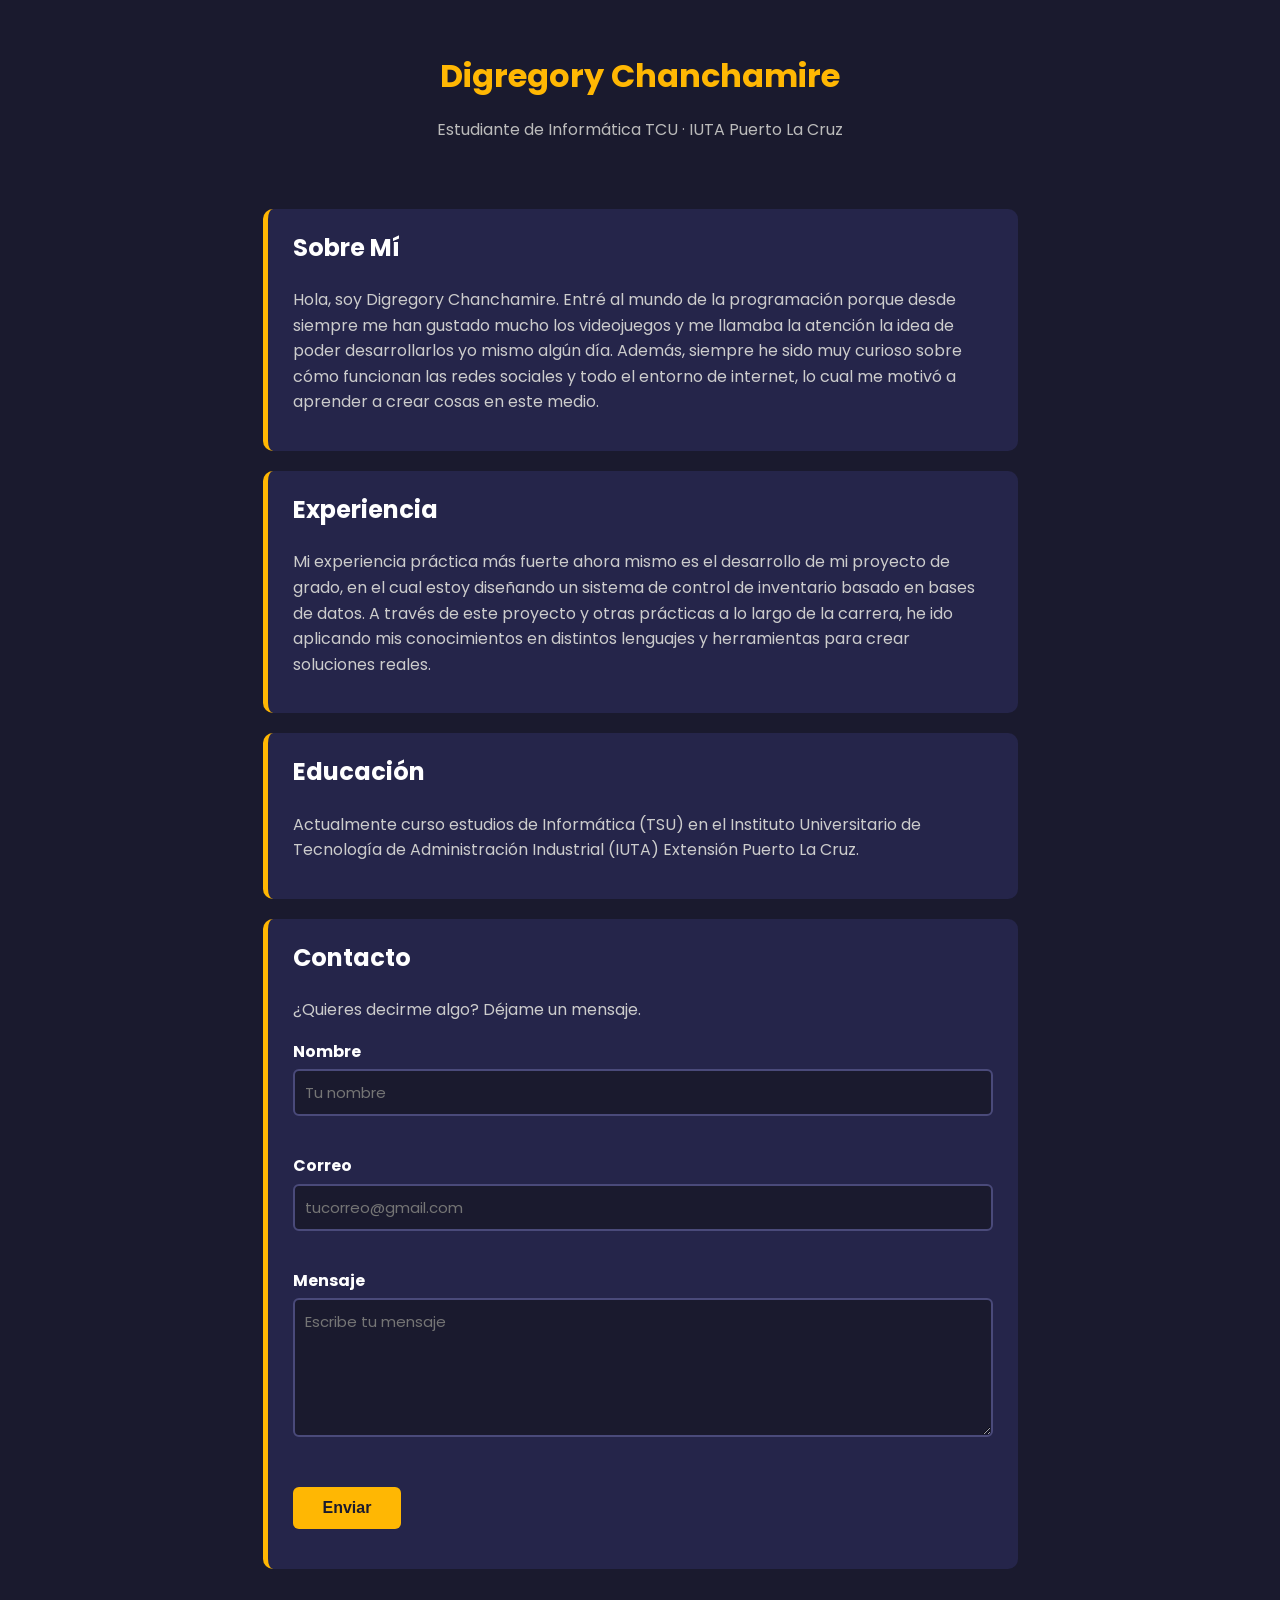
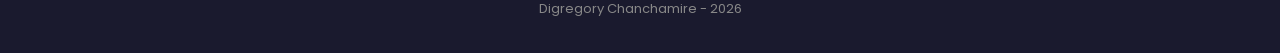
==== perfil.html @ f6407b46 "Creación del proyecto: perfil personal con formulario de contacto" ====
<!DOCTYPE html>
<html lang="es">
<head>
    <meta charset="UTF-8">
    <meta name="viewport" content="width=device-width, initial-scale=1.0">
    <title>Mi Perfil</title>
    <link href="https://fonts.googleapis.com/css2?family=Poppins:wght@400;600&display=swap" rel="stylesheet">
    <link rel="stylesheet" href="estilos.css">
</head>
<body>

    <header>
        <h1>Digregory Chanchamire</h1>
        <p>Estudiante de Informática TCU · IUTA Puerto La Cruz</p>
    </header>

    <section>
        <h2>Sobre Mí</h2>
        <p>Hola, soy Digregory Chanchamire. Entré al mundo de la programación porque desde siempre me han gustado mucho los videojuegos y me llamaba la atención la idea de poder desarrollarlos yo mismo algún día. Además, siempre he sido muy curioso sobre cómo funcionan las redes sociales y todo el entorno de internet, lo cual me motivó a aprender a crear cosas en este medio.</p>
    </section>

    <section>
        <h2>Experiencia</h2>
        <p>Mi experiencia práctica más fuerte ahora mismo es el desarrollo de mi proyecto de grado, en el cual estoy diseñando un sistema de control de inventario basado en bases de datos. A través de este proyecto y otras prácticas a lo largo de la carrera, he ido aplicando mis conocimientos en distintos lenguajes y herramientas para crear soluciones reales.</p>
    </section>

    <section>
        <h2>Educación</h2>
        <p>Actualmente curso estudios de Informática (TSU) en el Instituto Universitario de Tecnología de Administración Industrial (IUTA) Extensión Puerto La Cruz.</p>
    </section>

    <section id="contacto">
        <h2>Contacto</h2>
        <p>¿Quieres decirme algo? Déjame un mensaje.</p>

        <form id="formulario">
            <label>Nombre</label>
            <input type="text" id="nombre" placeholder="Tu nombre">
            <p class="error" id="errorNombre"></p>

            <label>Correo</label>
            <input type="text" id="correo" placeholder="tucorreo@gmail.com">
            <p class="error" id="errorCorreo"></p>

            <label>Mensaje</label>
            <textarea id="mensaje" rows="5" placeholder="Escribe tu mensaje"></textarea>
            <p class="error" id="errorMensaje"></p>

            <button type="submit">Enviar</button>
        </form>

        <p id="respuesta"></p>
    </section>

    <footer>
        <p>Digregory Chanchamire - 2026</p>
    </footer>

    <script src="contacto.js"></script>
</body>
</html>
---- estilos.css ----
body {
    font-family: Poppins, Arial, sans-serif;
    background-color: #1a1a2e;
    color: white;
    margin: 0;
    padding: 20px;
    line-height: 1.6;
}

header {
    text-align: center;
    padding: 30px 10px;
}

header h1 {
    margin: 0;
    color: #ffb703;
}

header p {
    color: #bbbbbb;
}

section {
    background-color: #25254a;
    max-width: 700px;
    margin: 20px auto;
    padding: 20px 25px;
    border-radius: 10px;
    border-left: 5px solid #ffb703;
}

h2 {
    margin-top: 0;
    color: white;
}

section p {
    color: #cccccc;
}

label {
    display: block;
    margin-top: 15px;
    margin-bottom: 5px;
    font-weight: bold;
}

input, textarea {
    width: 100%;
    box-sizing: border-box;
    padding: 10px;
    font-size: 15px;
    font-family: Poppins, Arial, sans-serif;
    background-color: #1a1a2e;
    color: white;
    border: 2px solid #4a4a7a;
    border-radius: 6px;
}

input:focus, textarea:focus {
    outline: none;
    border-color: #ffb703;
}

.campo-malo {
    border-color: #ff6b6b;
}

.error {
    color: #ff6b6b;
    font-size: 13px;
    margin: 4px 0 0 0;
    min-height: 18px;
}

button {
    background-color: #ffb703;
    color: #1a1a2e;
    font-size: 16px;
    font-weight: bold;
    border: none;
    border-radius: 6px;
    padding: 12px 30px;
    margin-top: 20px;
    cursor: pointer;
}

button:hover {
    background-color: #e09f00;
}

#respuesta {
    margin-top: 20px;
    text-align: center;
    font-weight: bold;
}

.bien {
    color: #4ade80;
}

.mal {
    color: #ff6b6b;
}

footer {
    text-align: center;
    color: #888888;
    font-size: 13px;
    margin-top: 30px;
}

@media (max-width: 600px) {
    body {
        padding: 10px;
    }

    section {
        padding: 15px;
    }

    button {
        width: 100%;
    }
}
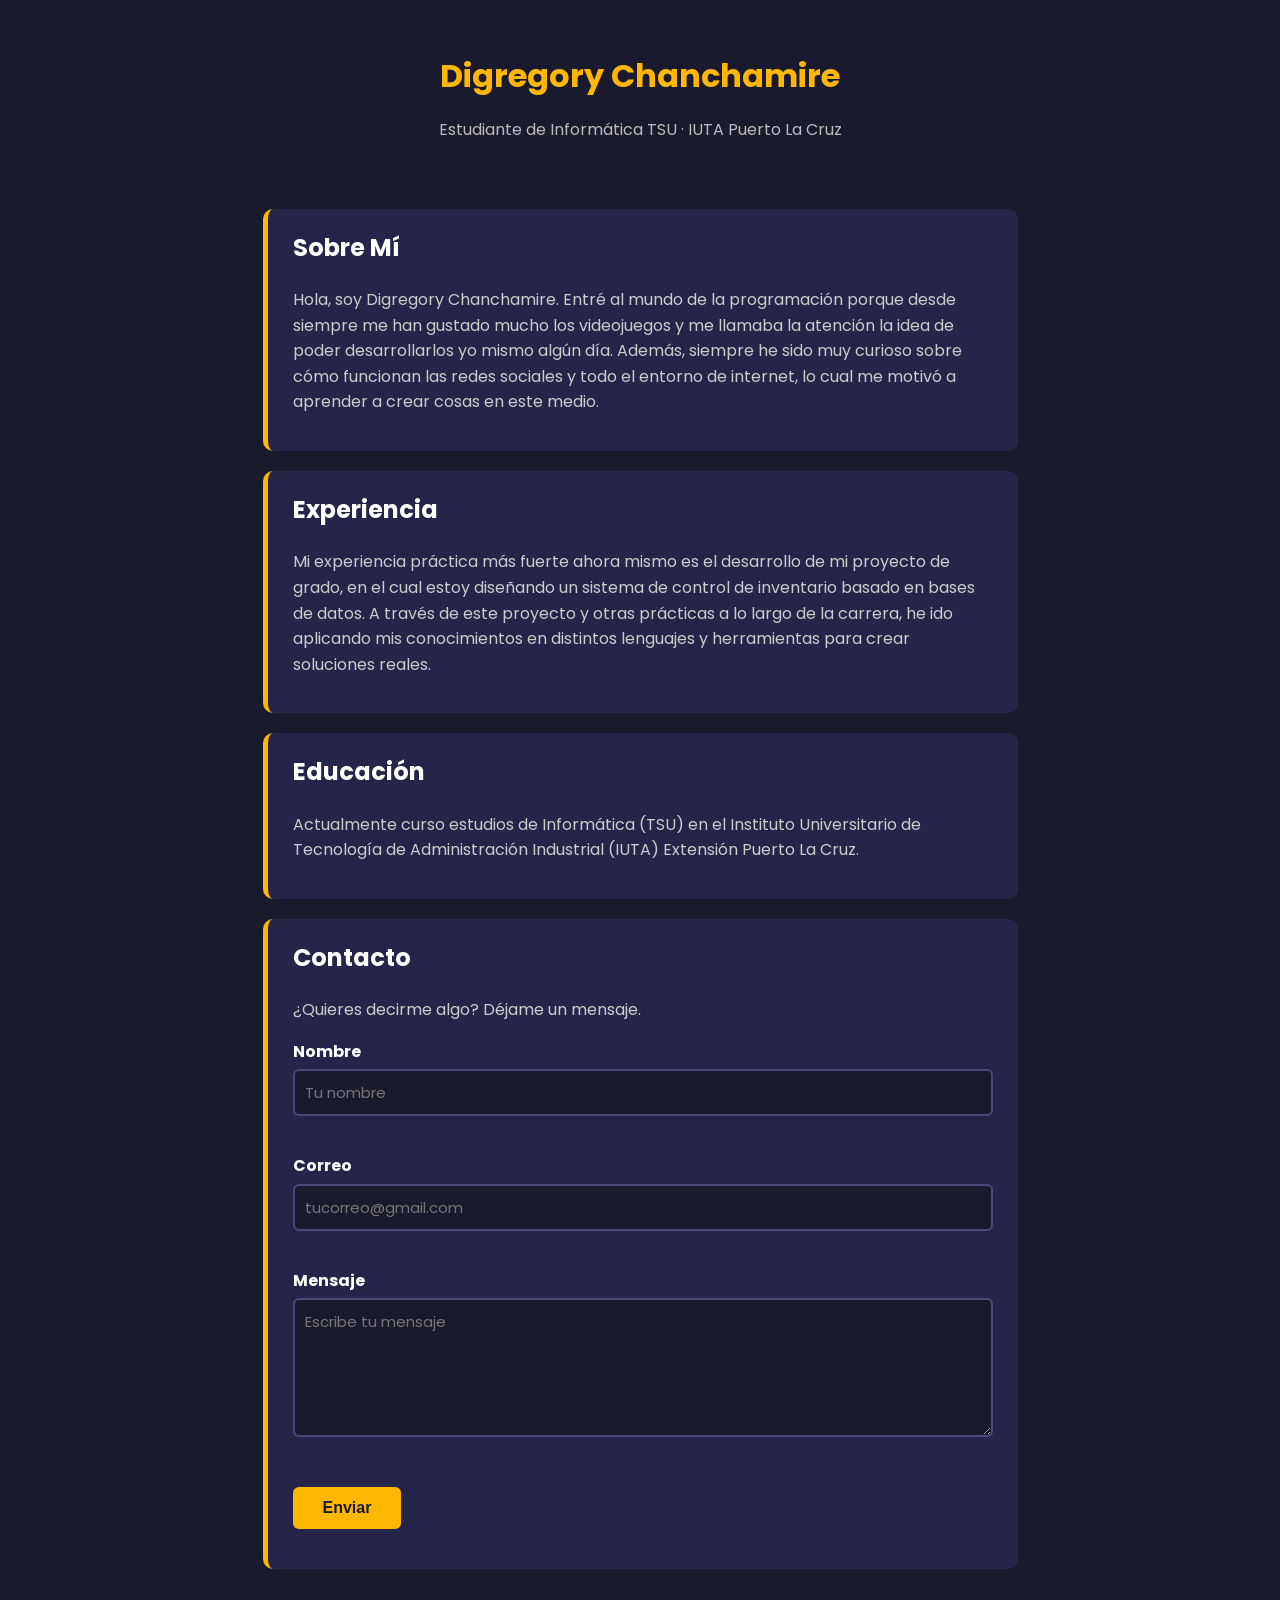
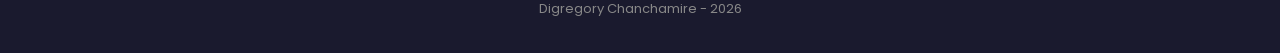
==== commit 502641b7: "Update educational title in perfil.html" ====
--- a/perfil.html
+++ b/perfil.html
@@ -11,7 +11,7 @@
 
     <header>
         <h1>Digregory Chanchamire</h1>
-        <p>Estudiante de Informática TCU · IUTA Puerto La Cruz</p>
+        <p>Estudiante de Informática TSU · IUTA Puerto La Cruz</p>
     </header>
 
     <section>
